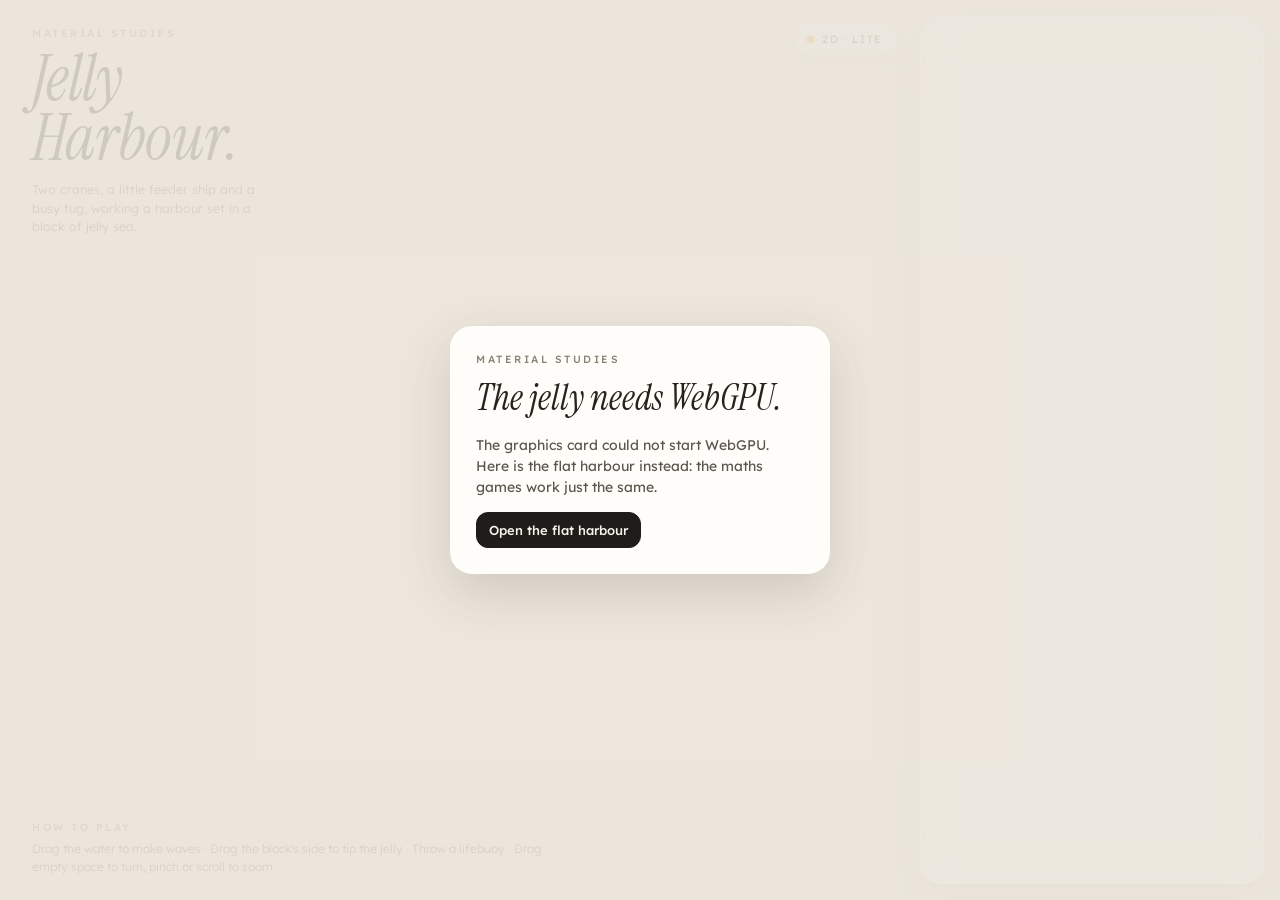
==== index.html @ 3baf26b9 "App shell in the Material Studies look, games (Crane Tables, Fish Bonds), stage, input, lifebuoys, a" ====
<!doctype html>
<html lang="en-GB">
<head>
<meta charset="utf-8">
<meta name="viewport" content="width=device-width, initial-scale=1, viewport-fit=cover">
<title>Jelly Harbour</title>
<meta name="description" content="Times tables and number bonds in a harbour made of jelly.">
<meta name="theme-color" content="#ece6dc">
<link rel="manifest" href="manifest.webmanifest">
<link rel="icon" href="assets/icons/favicon-32.png" sizes="32x32">
<link rel="apple-touch-icon" href="assets/icons/apple-touch-icon-180.png">
<link rel="preconnect" href="https://fonts.googleapis.com">
<link rel="preconnect" href="https://fonts.gstatic.com" crossorigin>
<link rel="stylesheet" href="https://fonts.googleapis.com/css2?family=Instrument+Serif:ital@0;1&family=Lexend:wght@300;400;500;600;700&display=swap">
<link rel="stylesheet" href="css/app.css">
</head>
<body>
<canvas id="stage" aria-label="A harbour inside a block of jelly"></canvas>
<div id="labels" aria-hidden="true"></div>

<header class="masthead">
  <div class="eyebrow">Material Studies</div>
  <h1 class="title">Jelly <span>Harbour.</span></h1>
  <p class="blurb">Two cranes, a little feeder ship and a busy tug, working a harbour set in a block of jelly sea.</p>
</header>

<div class="pill" id="pill"><i></i><span>WebGPU · Live</span></div>

<aside class="panel" id="panel" aria-label="Harbour controls">
  <button class="sheet-handle" id="sheetHandle" aria-label="Show or hide the controls"><span></span></button>
  <div class="panel-body" id="panelBody"></div>
</aside>

<footer class="howto" id="howto">
  <div class="eyebrow">How to play</div>
  <p>Drag the water to make waves · Drag the block's side to tip the jelly · Throw a lifebuoy · Drag empty space to turn, pinch or scroll to zoom</p>
</footer>

<div class="toast" id="toast" role="status" aria-live="polite"></div>

<div class="fallback" id="fallback" hidden>
  <div class="fallback-card">
    <div class="eyebrow">Material Studies</div>
    <h2>The jelly needs WebGPU.</h2>
    <p id="fallbackWhy">This browser can't draw the 3D harbour, so here is the flat version. The maths games work just the same.</p>
    <button class="btn dark" id="fallbackGo">Open the flat harbour</button>
  </div>
</div>

<script type="module" src="js/main.js"></script>
</body>
</html>
---- css/app.css ----
/* Jelly Harbour: the Material Studies look. Light theme only, by design. */
:root {
  --paper: #ece6dc;
  --ink: #26221d;
  --ink-2: #5d564d;
  --ink-3: #8b8276;
  --line: rgba(38, 34, 29, 0.12);
  --frost: rgba(250, 248, 244, 0.62);
  --frost-edge: rgba(255, 255, 255, 0.75);
  --dark: #1f1d1a;
  --live: #3cae6b;
  --sea: #24b3a7;
  --serif: 'Instrument Serif', 'Iowan Old Style', Georgia, serif;
  --sans: 'Lexend', system-ui, -apple-system, 'Segoe UI', sans-serif;
  --r: 16px;
  --panel-w: 344px;
}
* { box-sizing: border-box; }
html, body { margin: 0; height: 100%; overflow: hidden; background: var(--paper); color: var(--ink); font-family: var(--sans); -webkit-tap-highlight-color: transparent; }
body { overscroll-behavior: none; touch-action: none; user-select: none; -webkit-user-select: none; }
button { font: inherit; color: inherit; }

#stage { position: fixed; inset: 0; width: 100%; height: 100%; display: block; cursor: grab; }
#stage.wave { cursor: crosshair; }
#stage.tip { cursor: ns-resize; }
#stage.grab { cursor: grabbing; }
#stage.pick { cursor: pointer; }

/* ---- masthead ---------------------------------------------------------------------------------------- */
.masthead { position: fixed; left: 32px; top: 26px; pointer-events: none; max-width: 330px; }
.eyebrow { font-size: 10.5px; font-weight: 500; letter-spacing: 0.24em; text-transform: uppercase; color: var(--ink-3); }
.title { font-family: var(--serif); font-style: italic; font-weight: 400; font-size: 64px; line-height: 0.92; letter-spacing: -0.01em; margin: 10px 0 12px; color: var(--ink); }
.title span { display: block; }
.blurb { font-size: 12.5px; line-height: 1.5; color: var(--ink-2); margin: 0; max-width: 250px; font-weight: 300; }

.pill { position: fixed; top: 24px; right: calc(var(--panel-w) + 40px); display: flex; align-items: center; gap: 8px; padding: 7px 13px 7px 11px;
  border-radius: 999px; background: var(--frost); border: 1px solid var(--frost-edge); backdrop-filter: blur(14px); -webkit-backdrop-filter: blur(14px);
  font-size: 10.5px; letter-spacing: 0.16em; text-transform: uppercase; color: var(--ink-2); box-shadow: 0 6px 20px rgba(60, 50, 35, 0.08); }
.pill i { width: 7px; height: 7px; border-radius: 50%; background: var(--live); box-shadow: 0 0 0 3px rgba(60, 174, 107, 0.18); animation: blink 2.4s ease-in-out infinite; }
.pill.lite i { background: #d9a43b; box-shadow: 0 0 0 3px rgba(217, 164, 59, 0.2); }
@keyframes blink { 50% { opacity: 0.45; } }

.howto { position: fixed; left: 32px; bottom: 24px; max-width: 520px; pointer-events: none; }
.howto p { margin: 6px 0 0; font-size: 12px; color: var(--ink-2); line-height: 1.5; font-weight: 300; }

/* ---- the frosted panel ------------------------------------------------------------------------------- */
.panel { position: fixed; top: 16px; right: 16px; bottom: 16px; width: var(--panel-w); display: flex; flex-direction: column;
  background: var(--frost); border: 1px solid var(--frost-edge); border-radius: 22px;
  backdrop-filter: blur(22px) saturate(1.15); -webkit-backdrop-filter: blur(22px) saturate(1.15);
  box-shadow: 0 18px 50px rgba(60, 50, 35, 0.14), 0 2px 6px rgba(60, 50, 35, 0.06); overflow: hidden; touch-action: pan-y; }
.panel-body { flex: 1; overflow-y: auto; overscroll-behavior: contain; padding: 18px 18px 22px; scrollbar-width: thin; }
.sheet-handle { display: none; }
.sec { padding: 14px 0 6px; border-top: 1px solid var(--line); }
.sec:first-child { border-top: 0; padding-top: 2px; }
.sec-h { display: flex; justify-content: space-between; align-items: baseline; margin-bottom: 10px; }
.sec-h .eyebrow { font-size: 10px; }
.sec-h small { font-size: 11px; color: var(--ink-3); }

.btn { appearance: none; border: 1px solid var(--line); background: rgba(255, 255, 255, 0.7); border-radius: 12px; padding: 9px 12px; font-size: 13px; font-weight: 500; cursor: pointer;
  transition: transform 0.12s ease, background 0.2s, box-shadow 0.2s; touch-action: manipulation; }
.btn:active { transform: scale(0.96); }
.btn.dark { background: var(--dark); color: #f6f3ee; border-color: var(--dark); }
.btn.dark:hover { background: #34302b; }
.btn[disabled] { opacity: 0.38; pointer-events: none; }
.row { display: flex; gap: 8px; }
.row > * { flex: 1; }
.grid3 { display: grid; grid-template-columns: repeat(3, 1fr); gap: 7px; }
.grid4 { display: grid; grid-template-columns: repeat(4, 1fr); gap: 7px; }

/* game cards on the home panel */
.games { display: grid; gap: 10px; }
.game-card { display: grid; grid-template-columns: 74px 1fr auto; align-items: center; gap: 12px; text-align: left; padding: 12px; border-radius: 18px;
  background: rgba(255, 255, 255, 0.82); border: 1px solid rgba(255, 255, 255, 0.95); box-shadow: 0 4px 14px rgba(60, 50, 35, 0.08); cursor: pointer; transition: transform 0.15s; }
.game-card:active { transform: scale(0.97); }
.game-card h3 { margin: 0; font-family: var(--serif); font-style: italic; font-weight: 400; font-size: 25px; line-height: 1; }
.game-card p { margin: 4px 0 0; font-size: 12px; color: var(--ink-2); }
.game-card .go { width: 36px; height: 36px; border-radius: 50%; background: var(--dark); color: #fff; display: grid; place-items: center; font-size: 16px; }
.icon { width: 74px; height: 58px; border-radius: 12px; background: #e8f4f1; position: relative; overflow: hidden; }
.icon .box { position: absolute; width: 16px; height: 9px; border-radius: 2px; }
.icon .tf { position: absolute; width: 11px; height: 11px; border-radius: 2px; background: #fff; border: 1px solid #c9bfa9; }
.icon .tf.on { background: #f07c2c; border-color: #c25e19; }
.stars { display: flex; gap: 3px; margin-top: 6px; }
.stars i { width: 9px; height: 9px; border-radius: 50%; background: rgba(38, 34, 29, 0.12); }
.stars i.on { background: #e8b23a; }

.tally { display: grid; grid-template-columns: repeat(3, 1fr); gap: 6px; margin-top: 10px; }
.tally div { background: rgba(255, 255, 255, 0.6); border-radius: 12px; padding: 8px 10px; }
.tally b { display: block; font-size: 20px; font-weight: 500; }
.tally span { font-size: 10.5px; color: var(--ink-3); letter-spacing: 0.04em; }
.status { display: flex; align-items: center; gap: 10px; margin-top: 10px; font-size: 12.5px; color: var(--ink-2); }
.meter { flex: 0 0 64px; height: 6px; border-radius: 3px; background: rgba(38, 34, 29, 0.1); overflow: hidden; }
.meter i { display: block; height: 100%; width: 30%; background: var(--sea); border-radius: 3px; transition: width 0.4s; }

.swatches { display: grid; grid-template-columns: repeat(3, 1fr); gap: 8px; }
.swatch { display: flex; flex-direction: column; align-items: center; gap: 6px; padding: 10px 4px 8px; border-radius: 14px; border: 1.5px solid transparent; background: rgba(255, 255, 255, 0.5); cursor: pointer; font-size: 11.5px; }
.swatch i { width: 26px; height: 26px; border-radius: 50%; box-shadow: inset 0 -4px 8px rgba(0, 0, 0, 0.12), 0 2px 6px rgba(0, 0, 0, 0.12); }
.swatch.on { border-color: var(--ink); background: rgba(255, 255, 255, 0.9); }

.slider { display: grid; grid-template-columns: 1fr auto; align-items: center; gap: 2px 10px; margin: 6px 0 10px; font-size: 12.5px; }
.slider output { font-size: 11px; color: var(--ink-3); font-variant-numeric: tabular-nums; }
.slider input { grid-column: 1 / -1; width: 100%; accent-color: var(--ink); height: 22px; }

/* ---- game panel -------------------------------------------------------------------------------------- */
.game-top { display: flex; align-items: center; gap: 10px; margin-bottom: 12px; }
.back { width: 38px; height: 38px; border-radius: 50%; border: 1px solid var(--line); background: rgba(255, 255, 255, 0.75); cursor: pointer; font-size: 18px; flex: 0 0 38px; }
.game-top h2 { margin: 0; font-family: var(--serif); font-style: italic; font-weight: 400; font-size: 28px; line-height: 1; }
.chips { display: flex; gap: 6px; margin: 4px 0 8px; flex-wrap: wrap; }
.chip { padding: 8px 13px; border-radius: 999px; border: 1.5px solid var(--line); background: rgba(255, 255, 255, 0.65); font-size: 14px; font-weight: 600; cursor: pointer; min-width: 48px; }
.chip.on { background: var(--dark); color: #fff; border-color: var(--dark); }
.levels { display: flex; gap: 6px; margin-bottom: 12px; }
.level { flex: 1; padding: 7px 4px; border-radius: 12px; border: 1.5px solid var(--line); background: rgba(255, 255, 255, 0.55); cursor: pointer; font-size: 11.5px; text-align: center; line-height: 1.2; }
.level b { display: block; font-size: 13px; font-weight: 600; }
.level.on { border-color: var(--ink); background: rgba(255, 255, 255, 0.95); }
.level .done { color: #d49a1c; }

.qcard { background: #fffdf9; border-radius: 20px; padding: 16px 16px 14px; box-shadow: 0 6px 20px rgba(60, 50, 35, 0.09); border: 1px solid rgba(255, 255, 255, 0.9); }
.qtext { display: flex; gap: 10px; align-items: flex-start; }
.qtext p { flex: 1; margin: 0; font-size: 21px; line-height: 1.32; font-weight: 500; letter-spacing: -0.005em; }
.qtext p em { font-style: normal; padding: 0 6px; border-radius: 7px; background: #fff1c9; }
.say { flex: 0 0 40px; height: 40px; border-radius: 50%; border: 1px solid var(--line); background: #fff; cursor: pointer; display: grid; place-items: center; }
.say svg { width: 20px; height: 20px; }
.counter { display: flex; align-items: baseline; gap: 10px; margin: 12px 0 2px; min-height: 64px; }
.counter b { font-size: 60px; font-weight: 600; line-height: 1; letter-spacing: -0.03em; font-variant-numeric: tabular-nums; transition: transform 0.18s; }
.counter b.bump { transform: scale(1.15); }
.counter span { font-size: 15px; color: var(--ink-2); }
.sentence { font-size: 17px; font-weight: 500; color: var(--ink); min-height: 24px; margin: 4px 0 2px; }
.sentence .eq { font-size: 26px; font-weight: 600; letter-spacing: 0.01em; }

.tiles { display: grid; grid-template-columns: repeat(2, 1fr); gap: 10px; margin-top: 12px; }
.tile { height: 74px; border-radius: 18px; border: 2px solid rgba(38, 34, 29, 0.14); background: #fff; font-size: 34px; font-weight: 600; cursor: pointer; box-shadow: 0 4px 0 rgba(38, 34, 29, 0.1); transition: transform 0.1s, background 0.2s; touch-action: manipulation; }
.tile:active { transform: translateY(2px); box-shadow: 0 2px 0 rgba(38, 34, 29, 0.1); }
.tile.right { background: #dff3e5; border-color: #3cae6b; }
.tile.nope { background: #f3efe8; color: var(--ink-3); border-style: dashed; }
.bigbtn { width: 100%; margin-top: 12px; height: 70px; border-radius: 20px; border: 0; background: var(--dark); color: #fff; font-size: 20px; font-weight: 600; cursor: pointer;
  display: flex; align-items: center; justify-content: center; gap: 12px; box-shadow: 0 5px 0 #000; touch-action: manipulation; }
.bigbtn:active { transform: translateY(3px); box-shadow: 0 2px 0 #000; }
.bigbtn[disabled] { opacity: 0.35; }
.bigbtn svg { width: 30px; height: 30px; }
.bigbtn.go { background: #2c8f5a; box-shadow: 0 5px 0 #1d6440; }
.helprow { display: flex; justify-content: space-between; align-items: center; margin-top: 12px; }
.help { border: 0; background: none; font-size: 13px; color: var(--ink-2); text-decoration: underline; text-underline-offset: 3px; cursor: pointer; padding: 8px 2px; }
.dots { display: flex; gap: 5px; }
.dots i { width: 16px; height: 10px; border-radius: 2px; background: rgba(38, 34, 29, 0.1); }
.dots i.on { background: var(--sea); }
.dots i.now { outline: 2px solid var(--ink); outline-offset: 1px; }
.feedback { min-height: 22px; margin-top: 10px; font-size: 15px; color: var(--ink-2); }
.feedback.good { color: #23824e; font-weight: 500; }

.patch { display: grid; place-items: center; text-align: center; padding: 14px 0 4px; }
.patch .badge { width: 120px; height: 120px; border-radius: 50%; display: grid; place-items: center; color: #fff; font-family: var(--serif); font-style: italic; font-size: 34px;
  box-shadow: inset 0 0 0 6px rgba(255, 255, 255, 0.85), inset 0 0 0 9px rgba(0, 0, 0, 0.12), 0 8px 24px rgba(60, 50, 35, 0.2); animation: pop 0.6s cubic-bezier(.2, 1.6, .4, 1); }
.patch h3 { font-family: var(--serif); font-style: italic; font-weight: 400; font-size: 30px; margin: 14px 0 4px; }
.patch p { margin: 0; color: var(--ink-2); font-size: 14px; }
@keyframes pop { from { transform: scale(0.3) rotate(-20deg); opacity: 0; } }
.log { display: flex; flex-wrap: wrap; gap: 8px; }
.log .mini { width: 46px; height: 46px; border-radius: 50%; display: grid; place-items: center; color: #fff; font-family: var(--serif); font-style: italic; font-size: 15px; box-shadow: inset 0 0 0 3px rgba(255, 255, 255, 0.8); }
.log .mini.off { background: rgba(38, 34, 29, 0.08) !important; color: var(--ink-3); box-shadow: none; }

/* ---- labels in the 3D scene ---------------------------------------------------------------------------- */
#labels { position: fixed; inset: 0; pointer-events: none; }
.lab { position: absolute; transform: translate(-50%, -100%); padding: 3px 10px; border-radius: 999px; background: #fff; font-weight: 700; font-size: 18px;
  box-shadow: 0 3px 10px rgba(0, 0, 0, 0.15); border: 2.5px solid var(--c, #222); color: var(--ink); white-space: nowrap; transition: opacity 0.3s; animation: lab 0.45s cubic-bezier(.2, 1.5, .4, 1); }
.lab.big { font-size: 30px; padding: 4px 14px; }
.lab.soft { opacity: 0.65; font-size: 14px; }
@keyframes lab { from { transform: translate(-50%, -40%) scale(0.4); opacity: 0; } }

.toast { position: fixed; left: 50%; bottom: 80px; transform: translateX(calc(-50% - var(--panel-w) / 2)); background: var(--dark); color: #fff; padding: 10px 16px; border-radius: 12px; font-size: 13px; opacity: 0; transition: opacity 0.3s; pointer-events: none; }
.toast.show { opacity: 1; }

.fallback[hidden] { display: none; }
.fallback { position: fixed; inset: 0; display: grid; place-items: center; background: rgba(236, 230, 220, 0.86); z-index: 20; }
.fallback-card { max-width: 380px; background: #fffdf9; border-radius: 22px; padding: 26px; box-shadow: 0 18px 50px rgba(60, 50, 35, 0.16); }
.fallback-card h2 { font-family: var(--serif); font-style: italic; font-weight: 400; font-size: 36px; margin: 8px 0 10px; }
.fallback-card p { color: var(--ink-2); font-size: 14px; line-height: 1.5; }

/* ---- narrow screens: the panel becomes a bottom sheet ----------------------------------------------------- */
@media (max-width: 760px) {
  :root { --panel-w: 0px; }
  .masthead { left: 18px; top: 16px; }
  .title { font-size: 42px; }
  .blurb, .howto { display: none; }
  .pill { right: 16px; top: 18px; }
  .panel { top: auto; left: 0; right: 0; bottom: 0; width: auto; max-height: 62vh; border-radius: 22px 22px 0 0; transition: transform 0.3s ease; }
  .panel.collapsed { transform: translateY(calc(100% - 56px)); }
  .sheet-handle { display: grid; place-items: center; height: 26px; border: 0; background: none; cursor: pointer; flex: 0 0 26px; }
  .sheet-handle span { width: 42px; height: 5px; border-radius: 3px; background: rgba(38, 34, 29, 0.25); }
  .toast { transform: translateX(-50%); bottom: 64vh; }
  .tile { height: 64px; font-size: 30px; }
  .qtext p { font-size: 19px; }
  .counter b { font-size: 48px; }
}
@media (prefers-reduced-motion: reduce) {
  *, *::before, *::after { animation-duration: 0.01ms !important; transition-duration: 0.01ms !important; }
}
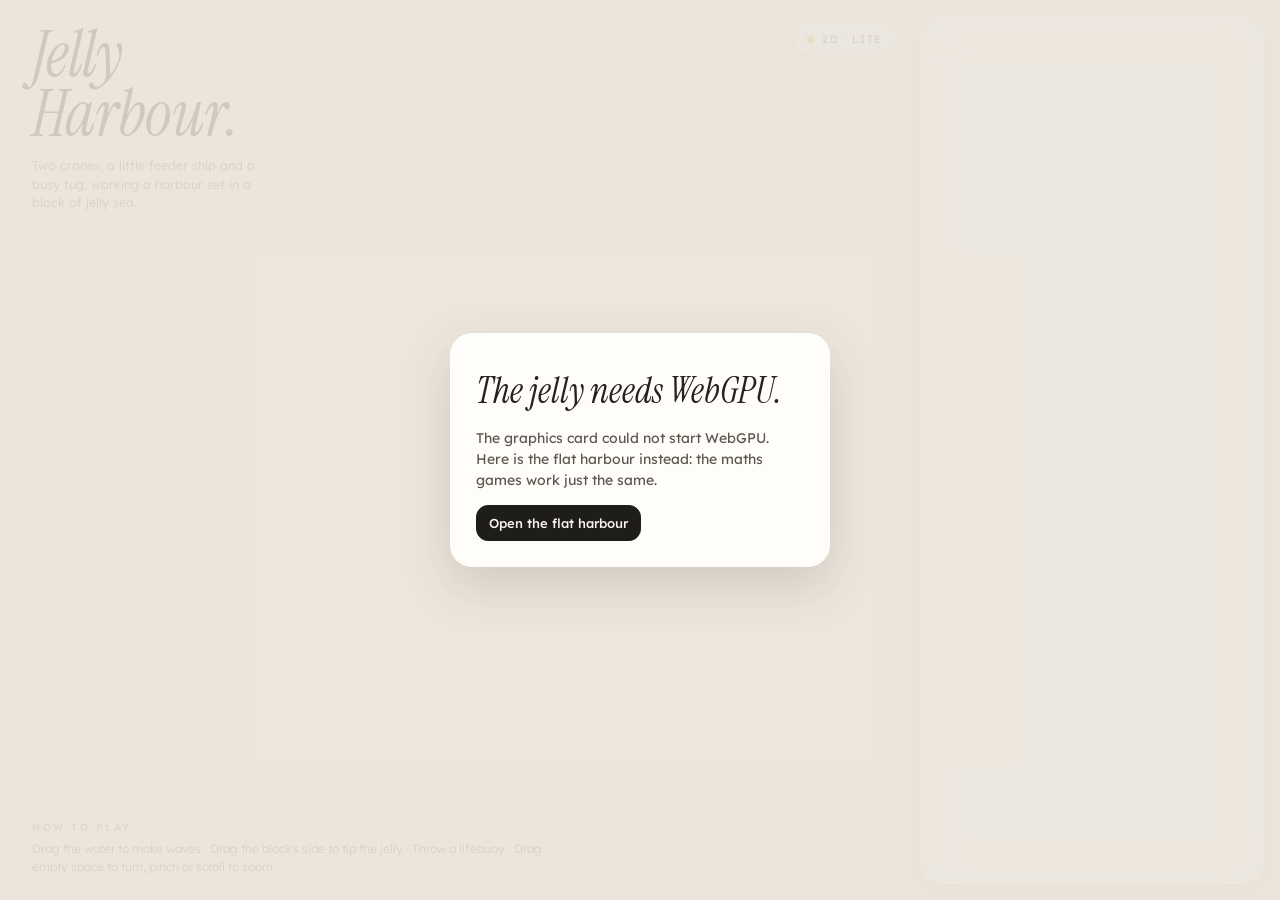
==== commit 94c1ae05: "Gulls stand on the front roof slope against the red (fish sign moved up to the ridge); remove the Ma" ====
--- a/index.html
+++ b/index.html
@@ -6,6 +6,10 @@
 <title>Jelly Harbour</title>
 <meta name="description" content="Times tables and number bonds in a harbour made of jelly.">
 <meta name="theme-color" content="#ece6dc">
+<meta name="apple-mobile-web-app-capable" content="yes">
+<meta name="mobile-web-app-capable" content="yes">
+<meta name="apple-mobile-web-app-title" content="Jelly Harbour">
+<meta name="apple-mobile-web-app-status-bar-style" content="default">
 <link rel="manifest" href="manifest.webmanifest">
 <link rel="icon" href="assets/icons/favicon-32.png" sizes="32x32">
 <link rel="apple-touch-icon" href="assets/icons/apple-touch-icon-180.png">
@@ -19,7 +23,6 @@
 <div id="labels" aria-hidden="true"></div>
 
 <header class="masthead">
-  <div class="eyebrow">Material Studies</div>
   <h1 class="title">Jelly <span>Harbour.</span></h1>
   <p class="blurb">Two cranes, a little feeder ship and a busy tug, working a harbour set in a block of jelly sea.</p>
 </header>
@@ -40,7 +43,6 @@
 
 <div class="fallback" id="fallback" hidden>
   <div class="fallback-card">
-    <div class="eyebrow">Material Studies</div>
     <h2>The jelly needs WebGPU.</h2>
     <p id="fallbackWhy">This browser can't draw the 3D harbour, so here is the flat version. The maths games work just the same.</p>
     <button class="btn dark" id="fallbackGo">Open the flat harbour</button>
--- a/css/app.css
+++ b/css/app.css
@@ -29,7 +29,7 @@
 /* ---- masthead ---------------------------------------------------------------------------------------- */
 .masthead { position: fixed; left: 32px; top: 26px; pointer-events: none; max-width: 330px; }
 .eyebrow { font-size: 10.5px; font-weight: 500; letter-spacing: 0.24em; text-transform: uppercase; color: var(--ink-3); }
-.title { font-family: var(--serif); font-style: italic; font-weight: 400; font-size: 64px; line-height: 0.92; letter-spacing: -0.01em; margin: 10px 0 12px; color: var(--ink); }
+.title { font-family: var(--serif); font-style: italic; font-weight: 400; font-size: 64px; line-height: 0.92; letter-spacing: -0.01em; margin: 0 0 12px; color: var(--ink); }
 .title span { display: block; }
 .blurb { font-size: 12.5px; line-height: 1.5; color: var(--ink-2); margin: 0; max-width: 250px; font-weight: 300; }
 
@@ -42,6 +42,10 @@
 
 .howto { position: fixed; left: 32px; bottom: 24px; max-width: 520px; pointer-events: none; }
 .howto p { margin: 6px 0 0; font-size: 12px; color: var(--ink-2); line-height: 1.5; font-weight: 300; }
+
+body.in-game .blurb, body.in-game .howto { opacity: 0; }
+body.in-game .title { font-size: 40px; }
+.blurb, .howto, .title { transition: opacity 0.4s, font-size 0.4s; }
 
 /* ---- the frosted panel ------------------------------------------------------------------------------- */
 .panel { position: fixed; top: 16px; right: 16px; bottom: 16px; width: var(--panel-w); display: flex; flex-direction: column;
@@ -137,6 +141,8 @@
 .bigbtn[disabled] { opacity: 0.35; }
 .bigbtn svg { width: 30px; height: 30px; }
 .bigbtn.go { background: #2c8f5a; box-shadow: 0 5px 0 #1d6440; }
+.two { display: grid; grid-template-columns: 1fr 1fr; gap: 10px; }
+.two .bigbtn { font-size: 17px; padding: 0 8px; line-height: 1.15; }
 .helprow { display: flex; justify-content: space-between; align-items: center; margin-top: 12px; }
 .help { border: 0; background: none; font-size: 13px; color: var(--ink-2); text-decoration: underline; text-underline-offset: 3px; cursor: pointer; padding: 8px 2px; }
 .dots { display: flex; gap: 5px; }
@@ -149,6 +155,7 @@
 .patch { display: grid; place-items: center; text-align: center; padding: 14px 0 4px; }
 .patch .badge { width: 120px; height: 120px; border-radius: 50%; display: grid; place-items: center; color: #fff; font-family: var(--serif); font-style: italic; font-size: 34px;
   box-shadow: inset 0 0 0 6px rgba(255, 255, 255, 0.85), inset 0 0 0 9px rgba(0, 0, 0, 0.12), 0 8px 24px rgba(60, 50, 35, 0.2); animation: pop 0.6s cubic-bezier(.2, 1.6, .4, 1); }
+.patch .badge.long { font-size: 24px; }
 .patch h3 { font-family: var(--serif); font-style: italic; font-weight: 400; font-size: 30px; margin: 14px 0 4px; }
 .patch p { margin: 0; color: var(--ink-2); font-size: 14px; }
 @keyframes pop { from { transform: scale(0.3) rotate(-20deg); opacity: 0; } }
@@ -174,7 +181,7 @@
 .fallback-card p { color: var(--ink-2); font-size: 14px; line-height: 1.5; }
 
 /* ---- narrow screens: the panel becomes a bottom sheet ----------------------------------------------------- */
-@media (max-width: 760px) {
+@media (max-width: 760px), (orientation: portrait) and (max-width: 1000px) {
   :root { --panel-w: 0px; }
   .masthead { left: 18px; top: 16px; }
   .title { font-size: 42px; }
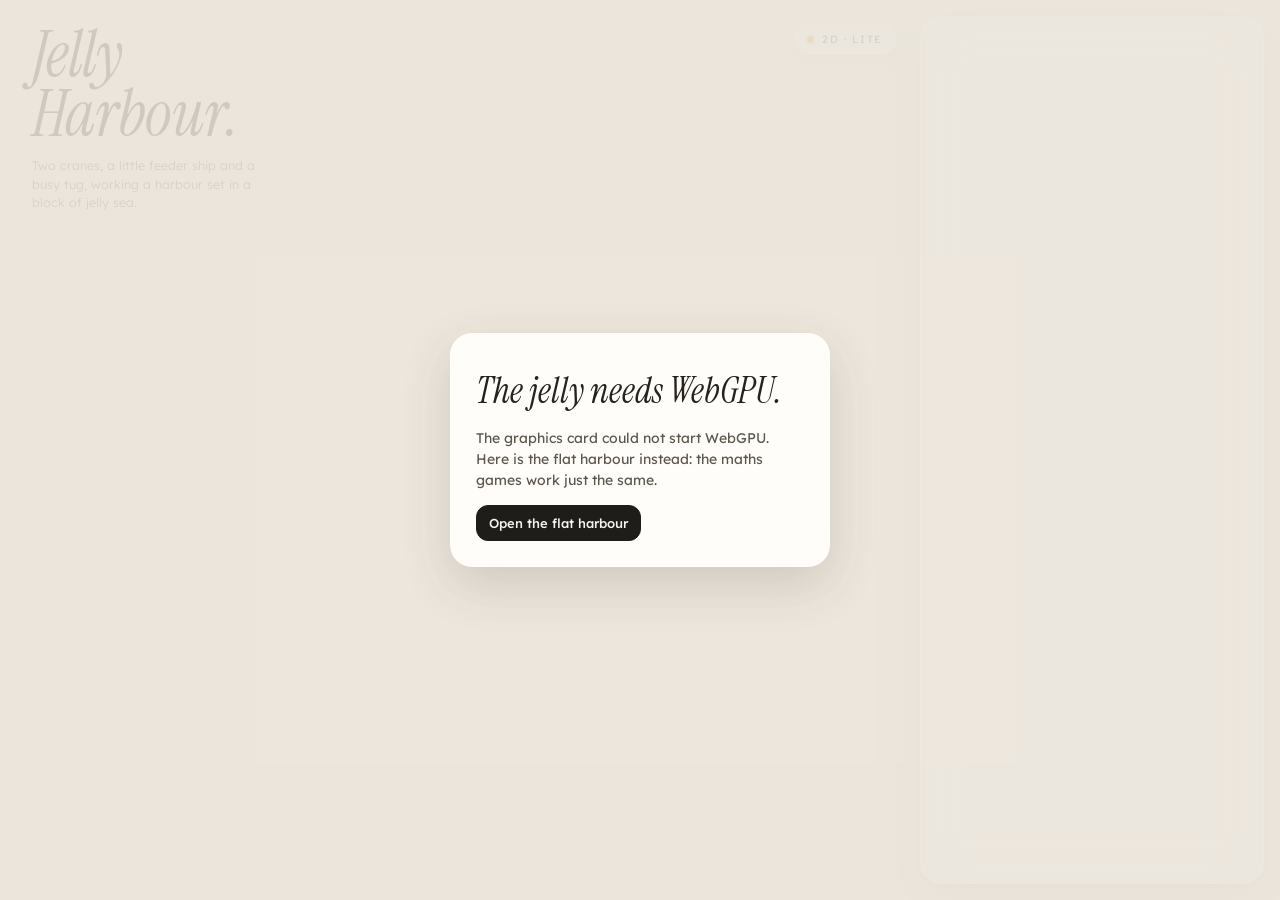
==== commit dc8d6684: "Remove the How to play line Co-Authored-By: Claude Opus 5.5 <noreply@anthropic.com>" ====
--- a/index.html
+++ b/index.html
@@ -34,11 +34,6 @@
   <div class="panel-body" id="panelBody"></div>
 </aside>
 
-<footer class="howto" id="howto">
-  <div class="eyebrow">How to play</div>
-  <p>Drag the water to make waves · Drag the block's side to tip the jelly · Throw a lifebuoy · Drag empty space to turn, pinch or scroll to zoom</p>
-</footer>
-
 <div class="toast" id="toast" role="status" aria-live="polite"></div>
 
 <div class="fallback" id="fallback" hidden>
